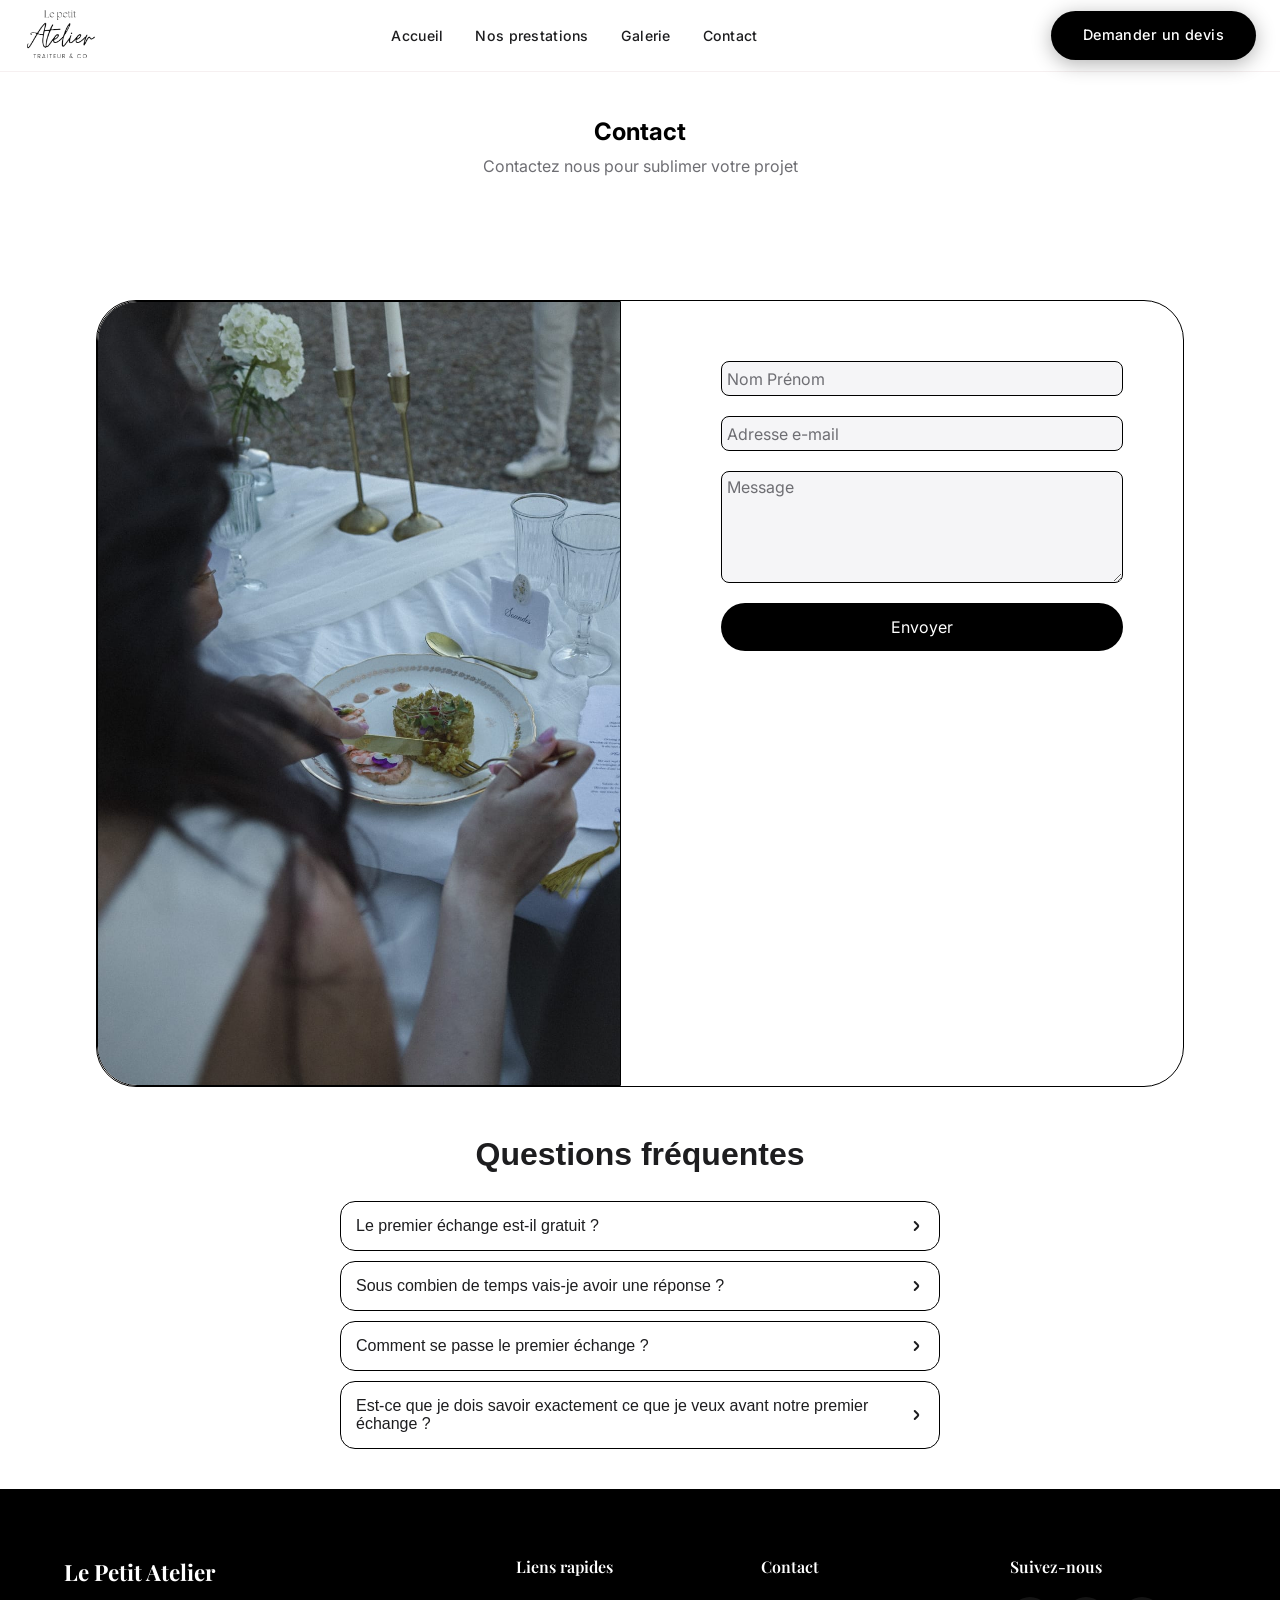
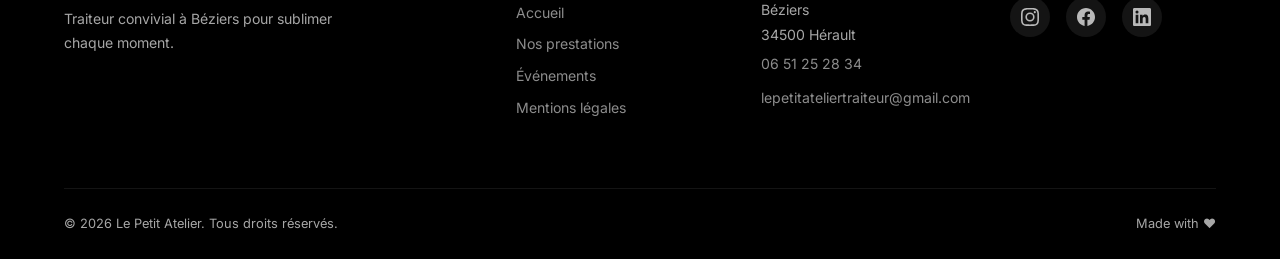
==== contact.html @ dce63347 "Add files via upload" ====
<!DOCTYPE html>
<html lang="en">
<head>
  <meta charset="UTF-8">
  <meta name="viewport" content="width=device-width, initial-scale=1.0">

  <!-- SEO -->
  <title>Contact - Le Petit Atelier</title>
<meta name="description"
  content="Le Petit Atelier, traiteur à Béziers. Événements, plateaux repas, buffets et créations artisanales pour particuliers et professionnels.">
  <meta name="theme-color" content="#600e1a">

  <!-- Google Fonts -->
  <link rel="preconnect" href="https://fonts.googleapis.com">
  <link rel="preconnect" href="https://fonts.gstatic.com" crossorigin>
  <link
    href="https://fonts.googleapis.com/css2?family=Inter:wght@300;400;500;600;700&family=Playfair+Display:ital,wght@0,400;0,600;0,700;1,400&display=swap"
    rel="stylesheet">

  <!-- Stylesheet -->
  <link rel="stylesheet" href="styles.css">
</head>
<body class="devis__body" data-page="contact">
  <!-- ═══════════════════════════════════════════════════════
       NAVBAR
       ═══════════════════════════════════════════════════════ -->
  <nav class="navbar" id="navbar">
    <div class="navbar__inner">

      <!-- Logo -->
       <a href="#" class="navbar__logo">
        <img src="assets/images/logo.png" alt="Le petit atelier" class="logo">        
       </a>
        

      <!-- Desktop Links -->
      <ul class="navbar__links">
        <li><a href="index.html" data-i18n="nav_accueil">Accueil</a></li>
        <li><a href="prestations.html" data-i18n="nav_prestations">Nos prestations</a></li>
        <li><a href="galerie.html" data-i18n="nav_evenements">Galerie</a></li>
        <li><a href="contact.html" data-i18n="nav_contact">Contact</a></li>
      </ul>

      <!-- Right side: lang toggle + CTA -->
      <div class="navbar__right">

        <!-- CTA (desktop only) -->
        <a href="devis.html" class="btn btn--primary navbar__cta" data-i18n="nav_cta">Demander un devis</a>

        <!-- Hamburger (mobile) -->
        <button class="hamburger" id="hamburger" aria-label="Menu">
          <span></span>
          <span></span>
          <span></span>
        </button>
      </div>
    </div>
  </nav>

  <!-- Mobile menu overlay -->
  <div class="mobile-menu" id="mobileMenu">

    <a href="index.html" data-i18n="nav_accueil">Accueil</a>
    <a href="prestations.html" data-i18n="nav_prestations">Nos prestations</a>
    <a href="galerie.html" data-i18n="nav_evenements">Galerie</a>
    <a href="contact.html" data-i18n="nav_contact">Contact</a>
    <a href="devis.html" class="btn btn--primary" data-i18n="nav_cta">Demander un devis</a>
  </div>



    <section class="devis__page">
        <h1>Contact</h1>
        <p>Contactez nous pour sublimer votre projet<p>
        <div class="devis__card">
            <div class="devis__img-wrapper">
                <img src="assets/images/contact.png" class="devis__img">
            </div>
            <div class="devis__form-wrapper">
                <form action="submit" class="devis__form" onsubmit="return(false)">
                    <input type="text" name="name" id="name-form" placeholder="Nom Prénom" required>
                    <input type="email" name="mail" id="mail-form" placeholder="Adresse e-mail" required>
                    <textarea name="message" id="message-form" placeholder="Message" class="devis__textarea" rows="5" required></textarea>
                    <button type="submit" class="devis__submit">Envoyer</button>
                </form>
            </div>
        </div>        
    </section>

<section class="faq-section">
  <h2 class="faq-section__title">Questions fréquentes</h2>

  <div class="faq-section__item">
    <button class="faq-section__question">
      <span>Le premier échange est-il gratuit ?</span>
      <span class="faq-section__icon">
        <svg xmlns="http://www.w3.org/2000/svg" viewBox="0 0 24 24" width="1rem" height="1rem" class="faq-section__icon">
          <path d="M15.75,9.525,11.164,4.939A1.5,1.5,0,0,0,9.043,7.061l4.586,4.585a.5.5,0,0,1,0,.708L9.043,16.939a1.5,1.5,0,0,0,2.121,2.122l4.586-4.586A3.505,3.505,0,0,0,15.75,9.525Z"/>
        </svg>
      </span>
    </button>
    <div class="faq-section__answer">
      Oui, le premier contact est 100% gratuit et sans engagement.
    </div>
  </div>

  <div class="faq-section__item">
    <button class="faq-section__question">
      <span>Sous combien de temps vais-je avoir une réponse ?</span>
      <span class="faq-section__icon">
        <svg xmlns="http://www.w3.org/2000/svg" viewBox="0 0 24 24" width="1rem" height="1rem" class="faq-section__icon">
          <path d="M15.75,9.525,11.164,4.939A1.5,1.5,0,0,0,9.043,7.061l4.586,4.585a.5.5,0,0,1,0,.708L9.043,16.939a1.5,1.5,0,0,0,2.121,2.122l4.586-4.586A3.505,3.505,0,0,0,15.75,9.525Z"/>
        </svg>
      </span>
    </button>
    <div class="faq-section__answer">
      Nous répondons généralement sous 48h (souvent beaucoup plus rapidement).
    </div>
  </div>

  <div class="faq-section__item">
    <button class="faq-section__question">
      <span>Comment se passe le premier échange ?</span>
      <span class="faq-section__icon">
        <svg xmlns="http://www.w3.org/2000/svg" viewBox="0 0 24 24" width="1rem" height="1rem" class="faq-section__icon">
          <path d="M15.75,9.525,11.164,4.939A1.5,1.5,0,0,0,9.043,7.061l4.586,4.585a.5.5,0,0,1,0,.708L9.043,16.939a1.5,1.5,0,0,0,2.121,2.122l4.586-4.586A3.505,3.505,0,0,0,15.75,9.525Z"/>
        </svg>
      </span>
    </button>
    <div class="faq-section__answer">
      Nous échangeons simplement par message ou appel pour comprendre votre besoin.
    </div>
  </div>

  <div class="faq-section__item">
    <button class="faq-section__question">
      <span>Est-ce que je dois savoir exactement ce que je veux avant notre premier échange ?</span>
      <span class="faq-section__icon">
        <svg xmlns="http://www.w3.org/2000/svg" viewBox="0 0 24 24" width="1rem" height="1rem" class="faq-section__icon">
          <path d="M15.75,9.525,11.164,4.939A1.5,1.5,0,0,0,9.043,7.061l4.586,4.585a.5.5,0,0,1,0,.708L9.043,16.939a1.5,1.5,0,0,0,2.121,2.122l4.586-4.586A3.505,3.505,0,0,0,15.75,9.525Z"/>
        </svg>
      </span>
    </button>
    <div class="faq-section__answer">
      Non, vous pouvez nous contacter même si votre projet n'est pas encore clair. Nous vous aiderons à définir vos besoins.
    </div>
  </div>

</section>

  <!-- ═══════════════════════════════════════════════════════
       FOOTER
       ═══════════════════════════════════════════════════════ -->
  <footer class="footer">
    <div class="container">

      <div class="footer__grid">

        <!-- Brand -->
        <div class="footer__brand">
          <div class="footer__logo">Le Petit Atelier</div>
          <p data-i18n="footer_desc">Traiteur convivial à Béziers pour sublimer chaque moment.</p>
        </div>

        <!-- Links -->
        <div class="footer__col">
          <h4 data-i18n="footer_h_links">Liens rapides</h4>
          <a href="#" data-i18n="footer_link1">Accueil</a>
          <a href="#" data-i18n="footer_link2">Nos prestations</a>
          <a href="#" data-i18n="footer_link3">Événements</a>
          <a href="#" data-i18n="footer_link4">Mentions légales</a>
        </div>

        <!-- Contact -->
        <div class="footer__col">
          <h4 data-i18n="footer_h_contact">Contact</h4>
          <p data-i18n="footer_addr">Béziers<br>34500 Hérault</p>
          <p><a href="tel:+33651252834" data-i18n="footer_phone">06 51 25 28 34</a></p>
          <p><a href="mailto:lepetitateliertraiteur@gmail.com" data-i18n="footer_email">lepetitateliertraiteur@gmail.com</a></p>
        </div>

        <!-- Socials -->
        <div class="footer__col">
          <h4 data-i18n="footer_h_social">Suivez-nous</h4>
          <div class="footer__socials">
            <!-- Instagram -->
            <a href="#" class="footer__social" aria-label="Instagram">
              <svg viewBox="0 0 24 24">
                <path
                  d="M12 2.163c3.204 0 3.584.012 4.85.07 3.252.148 4.771 1.691 4.919 4.919.058 1.265.069 1.645.069 4.849 0 3.205-.012 3.584-.069 4.849-.149 3.225-1.664 4.771-4.919 4.919-1.266.058-1.644.07-4.85.07-3.204 0-3.584-.012-4.849-.07-3.26-.149-4.771-1.699-4.919-4.92-.058-1.265-.07-1.644-.07-4.849 0-3.204.013-3.583.07-4.849.149-3.227 1.664-4.771 4.919-4.919 1.266-.057 1.645-.069 4.849-.069zM12 0C8.741 0 8.333.014 7.053.072 2.695.272.273 2.69.073 7.052.014 8.333 0 8.741 0 12c0 3.259.014 3.668.072 4.948.2 4.358 2.618 6.78 6.98 6.98C8.333 23.986 8.741 24 12 24c3.259 0 3.668-.014 4.948-.072 4.354-.2 6.782-2.618 6.979-6.98.059-1.28.073-1.689.073-4.948 0-3.259-.014-3.667-.072-4.947-.196-4.354-2.617-6.78-6.979-6.98C15.668.014 15.259 0 12 0zm0 5.838a6.162 6.162 0 100 12.324 6.162 6.162 0 000-12.324zM12 16a4 4 0 110-8 4 4 0 010 8zm6.406-11.845a1.44 1.44 0 100 2.881 1.44 1.44 0 000-2.881z" />
              </svg>
            </a>
            <!-- Facebook -->
            <a href="#" class="footer__social" aria-label="Facebook">
              <svg viewBox="0 0 24 24">
                <path
                  d="M24 12.073c0-6.627-5.373-12-12-12s-12 5.373-12 12c0 5.99 4.388 10.954 10.125 11.854v-8.385H7.078v-3.47h3.047V9.43c0-3.007 1.792-4.669 4.533-4.669 1.312 0 2.686.235 2.686.235v2.953H15.83c-1.491 0-1.956.925-1.956 1.874v2.25h3.328l-.532 3.47h-2.796v8.385C19.612 23.027 24 18.062 24 12.073z" />
              </svg>
            </a>
            <!-- LinkedIn -->
            <a href="#" class="footer__social" aria-label="LinkedIn">
              <svg viewBox="0 0 24 24">
                <path
                  d="M20.447 20.452h-3.554v-5.569c0-1.328-.027-3.037-1.852-3.037-1.853 0-2.136 1.445-2.136 2.939v5.667H9.351V9h3.414v1.561h.046c.477-.9 1.637-1.85 3.37-1.85 3.601 0 4.267 2.37 4.267 5.455v6.286zM5.337 7.433a2.062 2.062 0 01-2.063-2.065 2.064 2.064 0 112.063 2.065zm1.782 13.019H3.555V9h3.564v11.452zM22.225 0H1.771C.792 0 0 .774 0 1.729v20.542C0 23.227.792 24 1.771 24h20.451C23.2 24 24 23.227 24 22.271V1.729C24 .774 23.2 0 22.222 0h.003z" />
              </svg>
            </a>
          </div>
        </div>

      </div>

      <!-- Bottom bar -->
      <div class="footer__bottom">
        <p data-i18n="footer_copy">© 2026 Le Petit Atelier. Tous droits réservés.</p>
        <p>Made with ♥</p>
      </div>

    </div>
  </footer>


    <script src="script.js"></script>
</body>
</html>
---- styles.css ----
:root {
    /* Colors — Apple style */
    --accent: #111111;
    --btn: #000000;
    --primary-hover: #333333;

    --white: #ffffff;
    --dark: #000000;

    --text: #1d1d1f;
    --text-light: #6e6e73;

    --bg: #ffffff;
    --bg-light: #f5f5f7;

    --navbar: rgba(255, 255, 255, 0.8);
    --navbar-muted: rgba(255, 255, 255, 0.6);
    --nav-text: #1d1d1f;

    --contrast: rgba(0, 0, 0, 0.4);

    --gold: rgb(194, 161, 76);

    /* Tu peux garder ça si utilisé ailleurs */
    --shewem: #000000;
    --perle: #ffffff;
    --brume: #d2d2d7;
    --heritage: #f5f5f7;

    /* Typography */
    --font-serif: 'Playfair Display', Georgia, serif;
    --font-sans: 'Inter', -apple-system, BlinkMacSystemFont, 'Segoe UI', sans-serif;

    /* Spacing & misc (inchangé) */
    --space-xs: 0.5rem;
    --space-sm: 1rem;
    --space-md: 1.5rem;
    --space-lg: 2.5rem;
    --space-xl: 4rem;
    --space-2xl: 6rem;

    --radius: 8px;
    --radius-lg: 16px;

    --shadow: 0 2px 12px rgba(0, 0, 0, 0.06);
    --shadow-md: 0 4px 20px rgba(0, 0, 0, 0.08);
    --shadow-lg: 0 8px 30px rgba(0, 0, 0, 0.10);

    --transition: 0.3s ease;
    --navbar-h: 72px;
}

/* ── Reset & Base ─────────────────────────────────────────── */
*,
*::before,
*::after {
    margin: 0;
    padding: 0;
    box-sizing: border-box;
}

html {
    scroll-behavior: smooth;
    font-size: 16px;
    -webkit-font-smoothing: antialiased;
    -moz-osx-font-smoothing: grayscale;
    min-height: 100vh;
    width: 100%;
    overflow-x: hidden;
}

body {
    font-family: var(--font-sans);
    color: var(--text);
    background-color:var(--bg);
    line-height: 1.7;
    overflow-x: hidden;
    box-sizing: border-box;
    width: 100%;
    margin: 0;
}

img {
    display: block;
    max-width: 100%;
    height: auto;
}

a {
    text-decoration: none;
    color: inherit;
    transition: color var(--transition);
}

ul {
    list-style: none;
}

/* ── Utility ──────────────────────────────────────────────── */
.container {
    width: 100%;
    max-width: 1200px;
    margin: 0 auto;
    padding: 0 var(--space-md);
}

/* ── Buttons ──────────────────────────────────────────────── */
.btn {
    display: inline-flex;
    align-items: center;
    justify-content: center;
    gap: 0.5rem;
    padding: 0.75rem 2rem;
    border: none;
    border-radius: 50px;
    font-family: var(--font-sans);
    font-size: 0.9rem;
    font-weight: 500;
    letter-spacing: 0.03em;
    cursor: pointer;
    transition: all var(--transition);
    white-space: nowrap;
}

.btn--primary {
    background: var(--btn);
    color: var(--white);
    box-shadow: 0 4px 20px rgba(0, 0, 0, 0.3);
}

.btn--primary:hover {
    background: var(--primary-hover);
    color: var(--white);
    transform: translateY(-2px);
    box-shadow: 0 6px 28px rgba(0, 0, 0, 0.4);
}

.btn--outline {
    background: transparent;
    color: var(--white);
    border: 1.5px solid var(--white);
}

.btn--outline:hover {
    background: var(--white);
    color: var(--shewem);
    transform: translateY(-2px);
}

.btn--outline-dark {
    background: transparent;
    color: var(--shewem);
    border: 1.5px solid var(--shewem);
}

.btn--outline-dark:hover {
    background: var(--shewem);
    color: var(--white);
    transform: translateY(-2px);
}

.btn--white {
    background: var(--white);
    color: var(--shewem);
}

.btn--white:hover {
    background: var(--perle);
    transform: translateY(-2px);
    box-shadow: 0 6px 28px rgba(0, 0, 0, 0.12);
}

/* ── NAVBAR ───────────────────────────────────────────────── */
.navbar {
    position: fixed;
    top: 0;
    left: 0;
    width: 100%;
    height: var(--navbar-h);
    z-index: 1000;
    background: var(--navbar);
    backdrop-filter: blur(16px);
    -webkit-backdrop-filter: blur(16px);
    border-bottom: 1px solid rgba(96, 14, 26, 0.06);
    transition: background var(--transition), box-shadow var(--transition);
}

.navbar.scrolled {
    box-shadow: var(--shadow);
    background: var(--navbar-muted);
}

.navbar__inner {
    display: flex;
    align-items: center;
    justify-content: space-between;
    height: 100%;
    max-width: 1300px;
    margin: 0 auto;
    padding: 0 var(--space-md);
    position: relative;
}

/* Logo */
.navbar__logo {
    display: flex;
    align-items: center;
    padding: 0;
    height: var(--navbar-h);
    transition: 0.3s;
    /* Use full navbar height without overflowing */
    position: absolute;
    left: 50%;
    transform: translateX(-50%);
    color: var(--white);
}

.navbar__logo:hover {
    transform: scale(1.05);
    color: var(--accent);
}

.logo {
    height: 80%;
}

/* Nav links */
.navbar__links {
    display: none;
    gap: 2rem;
    align-items: center;
}

.navbar__links a {
    font-size: 0.88rem;
    font-weight: 500;
    color: var(--nav-text);
    position: relative;
    padding: 0.25rem 0;
    letter-spacing: 0.02em;
}

.navbar__links a::after {
    content: '';
    position: absolute;
    bottom: 0;
    left: 0;
    width: 0;
    height: 2px;
    background: var(--accent);
    transition: width var(--transition);
}

.navbar__links a:not(.btn):hover::after {
    width: 100%;
}

.navbar__links a:hover {
    filter: brightness(150%);
}

/* Right side */
.navbar__right {
    display: flex;
    align-items: center;
    gap: var(--space-sm);
    margin-left: auto;
}

/* Language toggle in navbar (hidden on mobile) */
.navbar__right .lang-toggle {
    display: none;
}

/* Language toggle */
.lang-toggle {
    display: flex;
    align-items: center;
    background: var(--heritage);
    border-radius: 50px;
    padding: 3px;
    gap: 0;
    cursor: pointer;
    overflow: hidden;
}

.lang-toggle__btn {
    padding: 0.3rem 0.7rem;
    font-size: 0.75rem;
    font-weight: 600;
    border: none;
    background: transparent;
    color: var(--text-light);
    border-radius: 50px;
    cursor: pointer;
    transition: all var(--transition);
    font-family: var(--font-sans);
    letter-spacing: 0.05em;
}

.lang-toggle__btn.active {
    background: var(--white);
    color: var(--shewem);
    box-shadow: 0 1px 6px rgba(0, 0, 0, 0.08);
}

/* CTA button in navbar */
.navbar__cta {
    display: none;
}

/* Hamburger */
.hamburger {
    display: flex;
    flex-direction: column;
    gap: 5px;
    cursor: pointer;
    background: none;
    border: none;
    padding: 4px;
    z-index: 1001;
}

.hamburger span {
    display: block;
    width: 24px;
    height: 2px;
    background: var(--shewem);
    border-radius: 2px;
    transition: all var(--transition);
}

.hamburger.active span:nth-child(1) {
    transform: translateY(7px) rotate(45deg);
}

.hamburger.active span:nth-child(2) {
    opacity: 0;
    transform: scaleX(0);
}

.hamburger.active span:nth-child(3) {
    transform: translateY(-7px) rotate(-45deg);
}

/* Mobile menu overlay */
.mobile-menu {
    position: fixed;
    top: 0;
    right: -100%;
    width: 100%;
    height: 100vh;
    height: 100dvh;
    background: var(--perle);
    z-index: 999;
    display: flex;
    flex-direction: column;
    align-items: center;
    justify-content: center;
    gap: 2rem;
    transition: right 0.5s cubic-bezier(0.77, 0, 0.175, 1);
}

.mobile-menu.open {
    right: 0;
}

.mobile-menu a {
    font-family: var(--font-serif);
    font-size: 1.6rem;
    font-weight: 600;
    position: relative;
}

.mobile-menu a:not(.btn--primary) {
    padding: 0.3rem 0;    
    color: var(--shewem);
}

.mobile-menu a::after {
    content: '';
    position: absolute;
    bottom: 0;
    left: 50%;
    transform: translateX(-50%);
    width: 0;
    height: 2px;
    background: var(--accent);
    transition: width var(--transition);
}

.mobile-menu a:hover::after {
    width: 100%;
}

/* Language toggle inside mobile menu */
.mobile-menu .lang-toggle {
    margin-bottom: 2rem;
    transform: scale(1.15);
}

/* ── HERO ─────────────────────────────────────────────────── */
.hero {
    position: relative;
    min-height: 100vh;
    min-height: 100dvh;
    display: flex;
    align-items: center;
    justify-content: center;
    overflow: hidden;
}

.hero__bg {
    position: absolute;
    inset: 0;
    z-index: 0;
}

.hero__bg img {
    width: 100%;
    height: 100%;
    object-fit: cover;
    object-position: bottom;
}

.hero__overlay {
    position: absolute;
    inset: 0;
    background: linear-gradient(to bottom,
            rgba(26, 26, 26, 0.45) 0%,
            var(--contrast));
    z-index: 1;
}

.hero__content {
    position: relative;
    z-index: 2;
    text-align: center;
    padding: var(--space-lg) var(--space-md);
    max-width: 780px;
}

.hero__badge {
    display: inline-block;
    font-size: 0.72rem;
    font-weight: 600;
    letter-spacing: 0.25em;
    text-transform: uppercase;
    color: var(--heritage);
    border: 1px solid rgba(235, 202, 180, 0.4);
    padding: 0.4rem 1.2rem;
    border-radius: 50px;
    margin-bottom: var(--space-md);
    animation: fadeInDown 0.8s ease-out both;
    backdrop-filter: blur(4px);
    background-color: hsla(0, 0%, 0%, 0.1);
}

.hero__title {
    font-family: var(--font-serif);
    font-size: clamp(2.2rem, 5.5vw, 4rem);
    font-weight: 700;
    color: var(--white);
    line-height: 1.15;
    margin-bottom: var(--space-sm);
    animation: fadeInUp 0.9s 0.15s ease-out both;
}

/* Typewriter effect cursor */
.typewriter {
    color: var(--gold);
    /* the color of the writing text */
}

.typewriter::after {
    content: "|";
    color: var(--white);
    animation: blink 1s step-end infinite;
}

.typewriter.stop-blinking::after {
    animation: none;
}

@keyframes blink {

    0%,
    100% {
        opacity: 1;
    }

    50% {
        opacity: 0;
    }
}

.hero__subtitle {
    font-size: clamp(0.95rem, 2vw, 1.15rem);
    color: rgba(255, 255, 255, 0.82);
    font-weight: 300;
    line-height: 1.6;
    margin-bottom: var(--space-lg);
    animation: fadeInUp 0.9s 0.3s ease-out both;
}

.hero__buttons {
    display: flex;
    flex-direction: column;
    gap: var(--space-sm);
    align-items: center;
    animation: fadeInUp 0.9s 0.45s ease-out both;
}

/* Scroll indicator */
.hero__scroll {
    position: absolute;
    bottom: 2rem;
    left: 0;
    width: 100%;
    z-index: 2;
    display: flex;
    flex-direction: column;
    align-items: center;
    gap: 0.5rem;
    animation: fadeInUp 1s 0.8s ease-out both;
}

.hero__scroll span {
    font-size: 0.7rem;
    text-transform: uppercase;
    letter-spacing: 0.2em;
    margin-right: -0.2em;
    /* Compense l'espacement sur la dernière lettre pour un centrage parfait */
    color: rgba(255, 255, 255, 0.5);
}

.hero__scroll-line {
    width: 1px;
    height: 40px;
    background: rgba(255, 255, 255, 0.3);
    position: relative;
    overflow: hidden;
}

.hero__scroll-line::after {
    content: '';
    position: absolute;
    top: -100%;
    left: 0;
    width: 100%;
    height: 100%;
    background: var(--accent);
    animation: scrollLine 2s ease-in-out infinite;
}

/* ── CAROUSEL / PRESTATIONS ──────────────────────────────── */
.prestations {
    padding: var(--space-2xl) 0;
    overflow: hidden;
}

.section-header {
    text-align: center;
    margin-bottom: var(--space-xl);
}

.section-header__label {
    font-size: 0.72rem;
    font-weight: 600;
    letter-spacing: 0.2em;
    text-transform: uppercase;
    color: var(--accent);
    margin-bottom: var(--space-xs);
    display: block;
}

.section-header__title {
    font-family: var(--font-serif);
    font-size: clamp(1.8rem, 4vw, 2.6rem);
    color: var(--shewem);
    font-weight: 700;
    line-height: 1.2;
    margin-bottom: var(--space-xs);
}

.section-header__line {
    width: 50px;
    height: 2px;
    background: var(--accent);
    margin: var(--space-sm) auto 0;
    border-radius: 2px;
}

/* Carousel track */
.carousel {
    position: relative;
}

/* Carousel navigation arrows — hidden on mobile, visible on desktop */
.carousel__arrow {
    display: none;
    /* hidden on mobile */
    position: absolute;
    top: 50%;
    transform: translateY(-50%);
    z-index: 10;
    width: 48px;
    height: 48px;
    border-radius: 50%;
    border: 1.5px solid rgba(96, 14, 26, 0.12);
    background: rgba(255, 255, 255, 0.9);
    backdrop-filter: blur(8px);
    -webkit-backdrop-filter: blur(8px);
    cursor: pointer;
    align-items: center;
    justify-content: center;
    box-shadow: 0 2px 12px rgba(0, 0, 0, 0.08);
    transition: all var(--transition);
}

.carousel__arrow svg {
    width: 20px;
    height: 20px;
    stroke: var(--shewem);
    transition: stroke var(--transition);
}

.carousel__arrow:hover {
    background: var(--shewem);
    border-color: var(--shewem);
    box-shadow: 0 4px 20px rgba(0, 0, 0, 0.25);
    transform: translateY(-50%) scale(1.08);
}

.carousel__arrow:hover svg {
    stroke: var(--white);
}

.carousel__arrow:active {
    transform: translateY(-50%) scale(0.96);
}

.carousel__arrow--left {
    left: 4px;
}

.carousel__arrow--right {
    right: 4px;
}

/* Disabled state when at start/end of track */
.carousel__arrow.disabled {
    opacity: 0.3;
    pointer-events: none;
}

.carousel__track {
    display: flex;
    gap: var(--space-md);
    overflow-x: auto;
    scroll-snap-type: x mandatory;
    -webkit-overflow-scrolling: touch;
    padding: var(--space-sm) var(--space-md) var(--space-lg);
    scrollbar-width: none;
}

.carousel__track::-webkit-scrollbar {
    display: none;
}

/* Individual card */
.card {
    flex: 0 0 280px;
    scroll-snap-align: start;
    background: var(--white);
    border-radius: var(--radius-lg);
    overflow: hidden;
    box-shadow: var(--shadow);
    transition: transform var(--transition), box-shadow var(--transition);
    display: flex;
    flex-direction: column;
}

.card:hover {
    transform: translateY(-6px);
    box-shadow: var(--shadow-lg);
}

.card__image {
    width: 100%;
    height: 200px;
    overflow: hidden;
}

.card__image img {
    width: 100%;
    height: 100%;
    object-fit: cover;
    transition: transform 0.6s ease;
}

.card:hover .card__image img {
    transform: scale(1.06);
}

.card__body {
    padding: var(--space-md);
    display: flex;
    flex-direction: column;
    flex: 1;
    background-color: var(--white);
}

.card__title {
    font-family: var(--font-serif);
    font-size: 1.2rem;
    color: var(--shewem);
    font-weight: 700;
    margin-bottom: 0.5rem;
}

.card__text {
    font-size: 0.88rem;
    color: var(--text-light);
    line-height: 1.6;
    margin-bottom: var(--space-md);
    flex: 1;
}

.card__link {
    display: inline-flex;
    align-items: center;
    gap: 0.4rem;
    font-size: 0.85rem;
    font-weight: 600;
    color: var(--accent);
    transition: gap var(--transition), color var(--transition);
    background: none;
    border: none;
    width: fit-content;
    cursor: pointer;
}

.card__link:hover {
    gap: 0.7rem;
    color: var(--shewem);
}

.card__link svg {
    width: 16px;
    height: 16px;
    transition: transform var(--transition);
}

.card__link:hover svg {
    transform: translateX(3px);
}

/* ── SAVOIR-FAIRE ─────────────────────────────────────────── */
.savoir-faire {
    padding: var(--space-2xl) 0;
    background: var(--bg);
}

.savoir-faire__grid {
    display: grid;
    grid-template-columns: 1fr;
    gap: var(--space-xl);
    align-items: center;
}

.savoir-faire__text {
    order: 2;
}

.savoir-faire__label {
    font-size: 0.72rem;
    font-weight: 600;
    letter-spacing: 0.2em;
    text-transform: uppercase;
    color: var(--accent);
    margin-bottom: var(--space-sm);
    display: block;
}

.savoir-faire__title {
    font-family: var(--font-serif);
    font-size: clamp(1.8rem, 4vw, 2.4rem);
    color: var(--shewem);
    font-weight: 700;
    line-height: 1.25;
    margin-bottom: var(--space-md);
}

.savoir-faire__desc {
    font-size: 0.95rem;
    color: var(--text-light);
    line-height: 1.8;
    margin-bottom: var(--space-md);
}

.savoir-faire__signature {
    font-family: var(--font-serif);
    font-size: 1.1rem;
    color: var(--shewem);
    font-style: italic;
}

.savoir-faire__image {
    order: 1;
    display: flex;
    align-items: flex-end;
    /* since it's a portrait cutout, typically it should sit at the bottom */
    justify-content: center;
}

.savoir-faire__image img {
    max-width: 100%;
    height: auto;
    object-fit: contain;
    filter: drop-shadow(0 15px 25px rgba(0, 0, 0, 0.15)) brightness(70%);
    transition: transform 0.6s ease;
    border-radius: 20px;
    box-shadow: 10px 0 20px hsla(0, 0%, 0%, 0.8);
}

.savoir-faire__image:hover img {
    transform: scale(1.03);
}

/* ── REVIEWS (Trustindex Style) ───────────────────────────── */
.reviews {
    padding: var(--space-2xl) 0;
    background: var(--bg);
    text-align: center;
}

.reviews__header {
    margin-bottom: var(--space-xl);
}

.reviews__title {
    font-family: var(--font-serif);
    font-size: clamp(2rem, 4vw, 2.6rem);
    color: var(--shewem);
    font-weight: 700;
    margin-bottom: var(--space-md);
}

.reviews__summary {
    display: flex;
    flex-direction: column;
    align-items: center;
    gap: 0.35rem;
}

.reviews__brand {
    font-weight: 700;
    font-size: 1.15rem;
    color: var(--accent);
    margin-bottom: 0.2rem;
}

.reviews__stars {
    display: flex;
    gap: 2px;
}

.star {
    width: 20px;
    height: 20px;
    fill: #fbbc04;
    /* Google star gold */
}

.reviews__count {
    color: var(--text-light);
    font-size: 0.95rem;
    margin-bottom: var(--space-sm);
}

.reviews__btn {
    padding: 0.6rem 1.4rem;
    font-size: 0.9rem;
    font-weight: 600;
    border: 1px solid #dcdcdc;
    border-radius: 6px;
    color: var(--shewem);
    display: inline-block;
    transition: all var(--transition);
    background: transparent;
}

.reviews__btn:hover {
    border-color: var(--shewem);
    color: var(--shewem);
    background: rgba(96, 14, 26, 0.02);
}

.reviews__grid {
    display: flex;
    overflow-x: auto;
    scroll-snap-type: x mandatory;
    scrollbar-width: none;
    /* Firefox */
    -ms-overflow-style: none;
    /* IE/Edge */
    gap: var(--space-md);
    margin-top: var(--space-lg);
    padding-bottom: var(--space-md);
}

.reviews__grid::-webkit-scrollbar {
    display: none;
    /* WebKit */
}

.reviews__card {
    background: var(--white);
    border: 1px solid #f0f0f0;
    border-radius: 12px;
    padding: var(--space-md);
    box-shadow: 0 4px 16px rgba(0, 0, 0, 0.04);
    text-align: left;
    display: flex;
    flex-direction: column;
    flex: 0 0 85%;
    max-width: 380px;
    scroll-snap-align: center;
}

.reviews__card-top {
    display: flex;
    align-items: flex-start;
    gap: 1rem;
    margin-bottom: 0.75rem;
}

.reviews__avatar-wrap {
    position: relative;
    width: 50px;
    height: 50px;
    flex-shrink: 0;
}

.reviews__avatar {
    width: 100%;
    height: 100%;
    border-radius: 50%;
    object-fit: cover;
    background: #e2e8f0;
}

.reviews__avatar-badge {
    position: absolute;
    bottom: -2px;
    right: -2px;
    width: 20px;
    height: 20px;
    background: var(--white);
    border-radius: 50%;
    padding: 2px;
}

.reviews__avatar-badge svg {
    width: 100%;
    height: 100%;
}

.reviews__meta {
    flex: 1;
    display: flex;
    flex-direction: column;
}

.reviews__name {
    font-size: 1.05rem;
    font-weight: 700;
    color: var(--dark);
    margin: 0;
    line-height: 1.2;
}

.reviews__date {
    font-size: 0.85rem;
    color: #888;
    margin-top: 2px;
}

.reviews__google-icon {
    flex-shrink: 0;
    margin-top: 2px;
}

.reviews__rating {
    display: flex;
    align-items: center;
    gap: 0.5rem;
    margin-bottom: 1rem;
}

.reviews__rating .star {
    width: 18px;
    height: 18px;
}

.reviews__verified {
    display: flex;
    align-items: center;
    justify-content: center;
}

.reviews__text {
    font-size: 0.95rem;
    color: var(--text);
    line-height: 1.5;
    margin-bottom: 1rem;
    flex: 1;
}

.reviews__readmore {
    font-size: 0.9rem;
    color: #888;
    cursor: pointer;
    transition: color var(--transition);
    align-self: flex-start;
}

.reviews__readmore:hover {
    color: var(--dark);
    text-decoration: underline;
}

/* ── PRESTATIONS DETAIL SECTION ───────────────────────────── */
.prestations-detail {
    padding: var(--space-2xl) 0;
    background: var(--perle);
}

.prestations-detail__grid {
    display: grid;
    grid-template-columns: 1fr;
    gap: var(--space-xl);
    align-items: center;
}

.prestations-detail__image {
    border-radius: var(--radius-lg);
    overflow: hidden;
    box-shadow: var(--shadow-md);
    aspect-ratio: 4/3;
}

.prestations-detail__image img {
    width: 100%;
    height: 100%;
    object-fit: cover;
    transition: transform 0.6s ease;
}

.prestations-detail__image:hover img {
    transform: scale(1.03);
}

.prestations-detail__label {
    font-size: 0.72rem;
    font-weight: 600;
    letter-spacing: 0.2em;
    text-transform: uppercase;
    color: var(--accent);
    margin-bottom: var(--space-sm);
    display: block;
}

.prestations-detail__title {
    font-family: var(--font-serif);
    font-size: clamp(1.8rem, 4vw, 2.4rem);
    color: var(--shewem);
    font-weight: 700;
    line-height: 1.25;
    margin-bottom: var(--space-md);
}

.prestations-detail__desc {
    font-size: 0.95rem;
    color: var(--text-light);
    line-height: 1.8;
    margin-bottom: var(--space-lg);
}

/* Prestations list */
.prestations-detail__list {
    list-style: none;
    padding: 0;
    margin: 0 0 var(--space-lg) 0;
    display: flex;
    flex-direction: column;
    gap: var(--space-sm);
}

.prestations-detail__item {
    display: flex;
    align-items: flex-start;
    gap: var(--space-sm);
    padding: 0.75rem 1rem;
    border-radius: var(--radius);
    transition: background var(--transition);
}

.prestations-detail__item:hover {
    background: rgba(235, 202, 180, 0.25);
}

.prestations-detail__icon {
    flex-shrink: 0;
    width: 44px;
    height: 44px;
    border-radius: 50%;
    background: var(--accent);
    display: flex;
    align-items: center;
    justify-content: center;
    font-size: 1.2rem;
    line-height: 1;
    text-align: center;
}

.prestations-detail__item strong {
    display: block;
    font-family: var(--font-serif);
    font-size: 1rem;
    color: var(--shewem);
    font-weight: 700;
    margin-bottom: 0.15rem;
}

.prestations-detail__item p {
    font-size: 0.85rem;
    color: var(--text-light);
    line-height: 1.5;
    margin: 0;
}

/* ── GALLERY — Instagram-style grid ──────────────────────── */
.gallery {
    padding: var(--space-2xl) 0;
    background: var(--bg);
}

.gallery__handle {
    font-size: 0.95rem;
    font-weight: 500;
    color: var(--text-light);
    letter-spacing: 0.03em;
    margin-top: var(--space-xs);
}

.highlight {
    color: var(--accent);
}

.gallery__grid {
    display: grid;
    grid-template-columns: 1fr 1fr;
    gap: 12px;
    max-width: 700px;
    margin: 0 auto;
}

.gallery__item {
    position: relative;
    border-radius: var(--radius-lg);
    overflow: hidden;
    aspect-ratio: 1 / 1;
    cursor: pointer;
    box-shadow: var(--shadow);
    transition: transform var(--transition), box-shadow var(--transition);
}

.gallery__item:hover {
    transform: translateY(-4px) scale(1.02);
    box-shadow: var(--shadow-lg);
}

.gallery__item img {
    width: 100%;
    height: 100%;
    object-fit: cover;
    transition: transform 0.6s ease;
}

.gallery__item:hover img {
    transform: scale(1.08);
}

.gallery__overlay {
    position: absolute;
    inset: 0;
    background: linear-gradient(to bottom,
            rgba(96, 14, 26, 0.0) 0%,
            rgba(96, 14, 26, 0.45) 100%);
    opacity: 0;
    display: flex;
    align-items: center;
    justify-content: center;
    transition: opacity var(--transition);
}

.gallery__item:hover .gallery__overlay {
    opacity: 1;
}

.gallery__icon {
    width: 36px;
    height: 36px;
    stroke: var(--white);
    filter: drop-shadow(0 2px 8px rgba(0, 0, 0, 0.3));
    transition: transform var(--transition);
}

.gallery__item:hover .gallery__icon {
    transform: translateY(-2px);
}

/* ── FOOTER ───────────────────────────────────────────────── */
.footer {
    background: var(--dark);
    color: rgba(255, 255, 255, 0.65);
    padding: var(--space-xl) 0 var(--space-md);
}

.footer__grid {
    display: grid;
    grid-template-columns: 1fr;
    gap: var(--space-lg);
    margin-bottom: var(--space-xl);
}

.footer__brand .footer__logo {
    font-family: var(--font-serif);
    font-size: 1.4rem;
    color: var(--white);
    font-weight: 700;
    margin-bottom: var(--space-sm);
}

.footer__brand .footer__logo span {
    color: var(--accent);
}

.footer__brand p {
    font-size: 0.88rem;
    line-height: 1.7;
    max-width: 300px;
}

.footer__col h4 {
    font-family: var(--font-serif);
    font-size: 1rem;
    color: var(--white);
    margin-bottom: var(--space-sm);
    font-weight: 600;
}

.footer__col a {
    display: block;
    font-size: 0.88rem;
    color: rgba(255, 255, 255, 0.55);
    padding: 0.25rem 0;
    transition: color var(--transition), padding-left var(--transition);
}

.footer__col a:hover {
    color: var(--accent);
    padding-left: 4px;
}

.footer__col p {
    font-size: 0.88rem;
    line-height: 1.8;
}

/* Social icons */
.footer__socials {
    display: flex;
    gap: var(--space-sm);
    margin-top: var(--space-sm);
}

.footer__social {
    width: 40px;
    height: 40px;
    border-radius: 50%;
    background: rgba(255, 255, 255, 0.08);
    display: flex !important;
    align-items: center;
    justify-content: center;
    padding: 0;
    transition: all var(--transition);
}

.footer__social:hover {
    background: var(--accent);
    transform: translateY(-2px);
}

.footer__social svg {
    width: 18px;
    height: 18px;
    fill: rgba(255, 255, 255, 0.7);
    transition: fill var(--transition);
}

.footer__social:hover svg {
    fill: var(--white);
}

.footer__bottom {
    border-top: 1px solid rgba(255, 255, 255, 0.08);
    padding-top: var(--space-md);
    display: flex;
    flex-direction: column;
    align-items: center;
    gap: var(--space-xs);
    font-size: 0.8rem;
}

/* ── ANIMATIONS ───────────────────────────────────────────── */
@keyframes fadeInUp {
    from {
        opacity: 0;
        transform: translateY(30px);
    }

    to {
        opacity: 1;
        transform: translateY(0);
    }
}

@keyframes fadeInDown {
    from {
        opacity: 0;
        transform: translateY(-20px);
    }

    to {
        opacity: 1;
        transform: translateY(0);
    }
}

@keyframes scrollLine {
    0% {
        top: -100%;
    }

    50% {
        top: 100%;
    }

    100% {
        top: 100%;
    }
}

/* Reveal on scroll */
.reveal {
    opacity: 0;
    transform: translateY(40px);
    transition: opacity 0.8s ease, transform 0.8s ease;
}

.reveal.visible {
    opacity: 1;
    transform: translateY(0);
}

/* ── RESPONSIVE ───────────────────────────────────────────── */

/* Tablet (≥ 600px) */
@media (min-width: 600px) {
    .hero__buttons {
        flex-direction: row;
        justify-content: center;
    }

    .hero__buttons .btn {
        width: 280px;
    }

    .card {
        flex: 0 0 300px;
    }

    .footer__grid {
        grid-template-columns: repeat(2, 1fr);
    }
}

/* Desktop (≥ 900px) */
@media (min-width: 900px) {
    .navbar__links {
        display: flex;
    }

    .navbar__cta {
        display: inline-flex;
    }

    .navbar__logo {
        position: static;
        transform: none;
    }

    .navbar__logo-img {
        transform: scale(1.6);
        transform-origin: left center;
        object-position: left center;
    }

    .navbar__logo:hover .navbar__logo-img {
        transform: scale(1.65);
    }

    .navbar__right {
        margin-left: 0;
    }

    .navbar__right .lang-toggle {
        display: flex;
    }

    .hamburger {
        display: none;
    }

    .carousel__arrow {
        display: flex;
    }

    .card {
        flex: 0 0 320px;
    }

    .card__image {
        height: 220px;
    }

    .savoir-faire__grid {
        grid-template-columns: 1fr 1fr;
    }

    .savoir-faire__text {
        order: 1;
    }

    .savoir-faire__image {
        order: 2;
    }

    .prestations-detail__grid {
        grid-template-columns: 1fr 1fr;
    }

    .reviews__grid {
        display: grid;
        grid-template-columns: repeat(3, 1fr);
        overflow-x: visible;
        padding-bottom: 0;
    }

    .reviews__card {
        flex: auto;
        max-width: none;
    }

    .footer__grid {
        grid-template-columns: 2fr 1fr 1fr 1fr;
    }

    .footer__bottom {
        flex-direction: row;
        justify-content: space-between;
    }
}

/* Large desktop (≥ 1200px) */
@media (min-width: 1200px) {
    .card {
        flex: 0 0 340px;
    }

    .card__image {
        height: 240px;
    }
}

/* Devis page */
/* Devis variables ----------------------------------------------------------------- */

.devis__body {
    --accent: #000;
    --accent-hover: #333;

    --bg: #ffffff;
    --bg-light: #f5f5f7;
    --bg-dark: #ffffff;

    --text: #1d1d1f;
    --text-muted: #6e6e73;
}

.devis__body {
    min-height: 100vh;
    min-height: 100dvh;
}

.devis__page {
    background-color: var(--bg);
    display: flex;
    flex-direction: column;
    justify-content: center;
    align-items: center;
    height: 100%;
    width: 100%;
    margin-top: calc(var(--navbar-h) + 40px);
}

.devis__page h1 , .galerie h1{
    color: var(--accent);
}

.devis__page p , .galerie p {
    color: var(--text-light);
    margin-bottom: 60px;
}

.galerie > p {
    text-align: center;
}

.devis__card {
    background-color: var(--white);
    border: 1px solid var(--accent);
    border-radius: 40px;
    display: flex;
    flex-direction: row;
    justify-content: space-between;
    align-items: stretch;
    width: 85%;
    gap: 40px;
    box-sizing: border-box;
}

.devis__card > * {
    flex: 1;
    min-width: 0; /* 🔥 ULTRA IMPORTANT */
}

.devis__img-wrapper {
    height: auto;
    overflow: hidden;
    border-radius: inherit;
    border: inherit;
    border-top-right-radius: 0;
    border-bottom-right-radius: 0;
}

.devis__img {
    object-fit: cover;
    height: 100%;
    width: 100%;
}

.devis__card > * {
    flex: 1 1 0px;
}

.devis__form {
    display: flex;
    flex-direction: column;
    justify-content: center;
    gap: 20px;
    margin: 60px;
    margin-bottom: 200px;
}

.devis__form * {
    height: 2.2rem;
    font-size: 1rem;
    font-family: var(--font-sans);
    transition: var(--transition);
}

.devis__form *:not(.devis__submit):not(.range-wrapper *):not(.range-wrapper) {
    border: 1px solid var(--accent);
    border-radius: 8px;
    padding: 5px;
    background-color: var(--bg-light);    
}

.devis__form *:not(.devis__submit):not(.select-placeholder) {
    color: var(--text)
}

.devis__form *:not(.devis__submit)::placeholder {
    color: var(--text-muted);
}


.devis__submit {
    background-color: var(--accent);
    border-radius: 1.5rem;
    border: none;
    height: 3rem;
    cursor: pointer;
    color: var(--white);
}

.devis__submit:hover {
    background-color: var(--accent-hover);
}

.devis__textarea {
    white-space: pre-wrap;
    height: auto;
}

@media (max-width: 900px) {
    .devis__page {
        justify-content: flex-start;
    }
    .devis__card > * {
        flex: auto;
    }
    .devis__card {
        display: flex;
        flex-direction: column;
        justify-content: flex-start;
        align-items: stretch;
    }
    .devis__img-wrapper {
        width: 100%;
        height: 150px;
        border-top-right-radius: inherit;
        border-bottom-left-radius: 0;
    }
}

.people-range {
  max-width: 400px;
  font-family: sans-serif;
}

.range-wrapper {
    position: relative;
    display: flex;
    flex-direction: column;
    height: fit-content;
}

.range {
  display: flex;
  align-items: center;
  gap: 15px;
  background-color: var(--bg-light);
  border: 1px solid var(--accent);
  overflow: hidden;
  flex: 1 1 auto;
  border-radius: 8px;
}

.range * {
    background-color: var(--bg-light);
    padding: 0 10px;
    border-radius: 10px;
    box-sizing: border-box;
}

/* RESET */
input[type="range"] {
  -webkit-appearance: none;
  appearance: none;
  width: 100%;
  background: transparent;
  border: 0;
  display: block;
}

/* TRACK */
input[type="range"]::-webkit-slider-runnable-track {
  height: 6px;
  border-radius: 10px;
  background: #ddd;
}

/* THUMB */
input[type="range"]::-webkit-slider-thumb {
  -webkit-appearance: none;
  height: 18px;
  width: 18px;
  border-radius: 50%;
  background: #111;
  cursor: pointer;

  /* 🔥 LE FIX IMPORTANT */
  margin-top: -6px;
}

/* FIREFOX */
input[type="range"]::-moz-range-track {
  height: 6px;
  border-radius: 10px;
  background: #ddd;
}

input[type="range"]::-moz-range-thumb {
  height: 18px;
  width: 18px;
  border-radius: 50%;
  background: #111;
  cursor: pointer;
  border: none;
}

/* INPUT NUMBER */
#range-value {
  width: 80px;
  padding: 6px;
  font-weight: 600;
  font-size: .8rem;
  text-align: center;
  border-radius: 8px;
  border: none;
  position: relative;
  z-index: 2;
  color: transparent;
}

#range-value:focus {
  outline: none;
  border-color: #111;
}

#range-label {
    position: absolute;
    top: 50%;
    left: 50%;
    transform: translate(-50%, -50%);
    font-weight: 600;
    font-size: .8rem;
    z-index: 3;
    border: none;
    display: flex;
    align-items: center;
    background-color: transparent;
}

.input-people-wrapper {
    position: relative;
    display: flex;
    justify-content: center;
    align-items: center;
    border: none;
}

.range-mobile {
    display: none;
}

@media (max-width: 900px) {
    .range-desktop {
        display: none;
    }

    .range-mobile {
        display: block;
    }
}


/* FAQ */

.faq-section {
  max-width: 600px;
  margin: 40px auto;
  font-family: Arial, sans-serif;
}

.faq-section__title {
  text-align: center;
  margin-bottom: 20px;
  font-size: 2em;
  color: var(--text);
}

.faq-section__question {
  width: 100%;
  padding: 15px;
  background: var(--bg);
  border: 1px solid var(--accent);
  text-align: left;
  cursor: pointer;
  display: flex;
  justify-content: space-between;
  align-items: center;
  font-size: 1em;
  transition: background 0.2s;
  color: var(--text);
  margin-top: 10px;
  border-radius: 15px;
}

.faq-section__question:hover {
  background: var(--bg-light);
}

.faq-section__icon {
  transition: transform 0.3s;
}

.faq-section__answer {
  max-height: 0;
  overflow: hidden;
  padding: 0 15px;
  transition: max-height 0.3s ease, padding 0.3s ease;
  font-size: 0.95em;
  background: var(--bg-light);
}

.faq-section__item.active .faq-section__answer {
  max-height: 200px; /* ajustable selon la taille du contenu */
  padding: 15px;
}

.faq-section__item.active .faq-section__icon {
  transform: rotate(45deg);
}

.faq-section__icon {
    fill: var(--text);
    height: 1rem;
    width: 1rem;
}

/* Galeries */

/* .galerie {
  width: 100%;
  margin: auto;
  margin-top: calc(var(--navbar-h) + 20px);
  margin-bottom: 50px;
  background-color: var(--bg);
  display: flex;
  flex-direction: column;
  align-items: center;
  padding: 40px 0;
}

.galerie h2 {
    color: var(--accent);
    font-size: 1.3rem;
}

.galerie__grid:not(.active) {
    transform: scale(0);
    opacity: 0;
    height: 0;
    width: 0;
    translate: 0px 50px;
}

.galerie__grid.active {
    width: 100%;
    height: auto;
    column-width: 200px;
    column-gap: 16px;
    padding: 16px;
    transform: scale(1);
    opacity: 1;
    position: relative;
    translate: 0;
}

.galerie__grid {
    transition: opacity var(--transition), translate var(--transition);
}

.galerie__grid * {
    break-inside: avoid;
}

.galerie__img {
  width: 100%;
  margin-bottom: 16px;
  border-radius: 12px;
  display: block;
  break-inside: avoid;
}

.galerie__icon {
    fill: var(--accent);
    width: 1.3rem;
    height: 1.3rem;
    transition: 0.2s ease-out;
}

.galerie__titles.active .galerie__icon{
    transform: rotate(90deg);
}

.galerie__titles {
    display: flex;
    flex-direction: row;
    align-items: center;
    gap: 1rem;
    cursor: pointer;
    width: fit-content;
    justify-content: center;
}

.galerie__titles * {
    transition: var(--transition);
}

.galerie__titles:hover * {
    color: var(--nav-text);
}

.galerie__card-grid {
    width: 100%; 
    display: grid;
    grid-template-columns: repeat(auto-fit, clamp(250px, 40%, 900px));
    align-items: center;
    justify-content: space-around;
    gap: 40px;
}

.galerie__card-grid .card {
    height: min(450px, 90vh);
}

.galerie__popup {
    position: fixed;
    left: 50%;
    top: 50%;
    transform: translate(-50%, -50%);
    z-index: 100000;
    width: 90%;
    background-color: rgba(255, 255, 255, 0.5);
    backdrop-filter: blur(20px);
    display: none;
    height: 90vh;
    flex-direction: column;
    overflow-y: scroll;
    gap: 50px;
    padding: 10px;
    border-radius: var(--radius);
    border: 1px solid var(--accent);
    padding-bottom: 5vh;
}

.galerie__popup::-webkit-scrollbar {
    display: none;
}

.popup-close span:nth-child(1) {
    transform: translateY(7px) rotate(45deg);
}

.popup-close span:nth-child(2) {
    opacity: 0;
    transform: scaleX(0);
}

.popup-close span:nth-child(3) {
    transform: translateY(-7px) rotate(-45deg);
}

.popup-close span {
    display: block;
    width: 24px;
    height: 2px;
    background: var(--shewem);
    border-radius: 2px;
    transition: all var(--transition);
}

.popup-close {
    display: flex;
    flex-direction: column;
    gap: 5px;
    cursor: pointer;
    background: none;
    border: none;
    padding: 4px;
    z-index: 11;
    height: fit-content;
    margin-right: auto;
}

.galerie__dropdown-wrapper {
    display: flex;
    flex-direction: column;
    align-items: center;
    width: 100%;
}

.galerie__dropdown-wrapper:first-child {
    margin-top: 30px;
} */

.close-wrapper {
    width: 100%;
    height: fit-content;
    position: relative;
    display: flex;
    align-items: center;
    justify-content: center;
    padding: 10px;
}

.prestations__link.card__link {
    margin-left: auto;
}

.select-placeholder {
  color: hsl(0, 0%, 30%);
}

.select-placeholder.valid {
  color: var(--text);
}

.prestations__page {
    overflow: hidden;
}

        /* ── GALERIE PAGE ─────────────────────────────────────── */
 
        .galerie-page {
            margin-top: var(--navbar-h);
            background: var(--bg);
            min-height: 100vh;
        }
 
        /* Hero banner */
        .galerie-hero {
            background: var(--bg);
            padding: 64px 24px 52px;
            text-align: center;
            position: relative;
            overflow: hidden;
        }
 
        .galerie-hero::after {
            content: '';
            position: absolute;
            inset: 0;
            background: radial-gradient(ellipse 70% 60% at 50% 120%, rgba(194,161,76,.15) 0%, transparent 70%);
            pointer-events: none;
        }
 
        .galerie-hero__label {
            display: inline-block;
            font-size: .72rem;
            font-weight: 600;
            letter-spacing: .22em;
            text-transform: uppercase;
            color: var(--gold);
            margin-bottom: 16px;
        }
 
        .galerie-hero__title {
            font-family: var(--font-serif);
            font-size: clamp(2rem, 5vw, 3.2rem);
            font-weight: 700;
            color: var(--text);
            margin-bottom: 14px;
            line-height: 1.15;
        }
 
        .galerie-hero__title em {
            font-style: italic;
            color: var(--gold);
        }
 
        .galerie-hero__sub {
            color: var(--text-muted);
            font-size: .95rem;
            font-weight: 300;
        }
 
        /* Tabs sticky bar */
        .galerie-tabs {
            position: sticky;
            top: var(--navbar-h);
            z-index: 90;
            background: rgba(255,255,255,.92);
            backdrop-filter: blur(16px);
            -webkit-backdrop-filter: blur(16px);
            border-bottom: 1px solid rgba(0,0,0,.08);
            box-shadow: 0 2px 12px rgba(0,0,0,.05);
        }
 
        .galerie-tabs__inner {
            display: flex;
            max-width: 600px;
            margin: 0 auto;
        }
 
        .galerie-tab {
            flex: 1;
            padding: 18px 24px;
            background: none;
            border: none;
            border-bottom: 2px solid transparent;
            cursor: pointer;
            font-family: var(--font-sans);
            font-size: .78rem;
            font-weight: 600;
            letter-spacing: .18em;
            text-transform: uppercase;
            color: var(--text-light);
            transition: color var(--transition), border-color var(--transition);
            display: flex;
            flex-direction: column;
            align-items: center;
            gap: 5px;
        }
 
        .galerie-tab__icon {
            font-size: 1.1rem;
            opacity: .6;
        }
 
        .galerie-tab:hover { color: var(--text); }
 
        .galerie-tab.active {
            color: var(--accent);
            border-bottom-color: var(--gold);
        }
 
        /* Content panels */
        .galerie-panels {
            max-width: 1200px;
            margin: 0 auto;
            padding: 0 var(--space-md) var(--space-2xl);
        }
 
        .galerie-panel {
            display: none;
        }
 
        .galerie-panel.active {
            display: block;
            animation: panelIn .4s ease both;
        }
 
        @keyframes panelIn {
            from { opacity: 0; transform: translateY(20px); }
            to   { opacity: 1; transform: none; }
        }
 
        /* Masonry grid */
        .galerie-grid {
            column-width: 220px;
            column-gap: 14px;
            padding: 32px 0;
        }
 
        .galerie-grid * {
            break-inside: avoid;
        }
 
        /* Photo item */
        .galerie-photo {
            position: relative;
            border-radius: var(--radius);
            overflow: hidden;
            margin-bottom: 14px;
            cursor: pointer;
            box-shadow: var(--shadow);
            transition: transform var(--transition), box-shadow var(--transition);
        }
 
        .galerie-photo:hover {
            transform: translateY(-4px) scale(1.01);
            box-shadow: var(--shadow-lg);
        }
 
        .galerie-photo img {
            width: 100%;
            display: block;
            transition: transform .55s ease;
        }
 
        .galerie-photo:hover img {
            transform: scale(1.06);
        }
 
        .galerie-photo__overlay {
            position: absolute;
            inset: 0;
            background: linear-gradient(to top, rgba(0,0,0,.55) 0%, transparent 55%);
            opacity: 0;
            display: flex;
            align-items: flex-end;
            padding: 14px;
            transition: opacity var(--transition);
        }
 
        .galerie-photo:hover .galerie-photo__overlay {
            opacity: 1;
        }
 
        .galerie-photo__label {
            font-size: .72rem;
            font-weight: 600;
            letter-spacing: .15em;
            text-transform: uppercase;
            color: rgba(255,255,255,.85);
        }
 
        /* Lightbox */
        .galerie-lightbox {
            display: none;
            position: fixed;
            inset: 0;
            z-index: 9999;
            background: rgba(0,0,0,.88);
            backdrop-filter: blur(8px);
            -webkit-backdrop-filter: blur(8px);
            align-items: center;
            justify-content: center;
            padding: 20px;
        }
 
        .galerie-lightbox.open {
            display: flex;
            animation: panelIn .2s ease both;
        }
 
        .galerie-lightbox__inner {
            position: relative;
            max-width: 860px;
        }
 
        .galerie-lightbox__inner img {
            border-radius: var(--radius-lg);
            display: block;
            height: 90vh;
            object-fit: contain;
            overflow: scroll;
        }
 
        .galerie-lightbox__close {
            position: absolute;
            top: -44px;
            right: 0;
            background: none;
            border: none;
            cursor: pointer;
            padding: 4px;
            display: flex;
            flex-direction: column;
            gap: 5px;
        }
 
        .galerie-lightbox__close span {
            display: block;
            width: 24px;
            height: 2px;
            background: rgba(255,255,255,.7);
            border-radius: 2px;
            transition: all var(--transition);
        }
 
        .galerie-lightbox__close span:nth-child(1) { transform: translateY(7px) rotate(45deg); }
        .galerie-lightbox__close span:nth-child(2) { transform: translateY(-7px) rotate(-45deg); }
        .galerie-lightbox__close:hover span { background: #fff; }
 
        .galerie-lightbox__caption {
            margin-top: 14px;
            text-align: center;
            font-family: var(--font-serif);
            font-size: 1rem;
            font-style: italic;
            color: rgba(255,255,255,.55);
        }
 
        /* ── RESPONSIVE ─────────────────────────────────── */
        @media (max-width: 560px) {
            .galerie-section__grid { column-width: 150px; column-gap: 10px; }
            .galerie-photo { margin-bottom: 10px; }
            .galerie-tab { padding: 14px 12px; font-size: .68rem; letter-spacing: .1em; }
        }
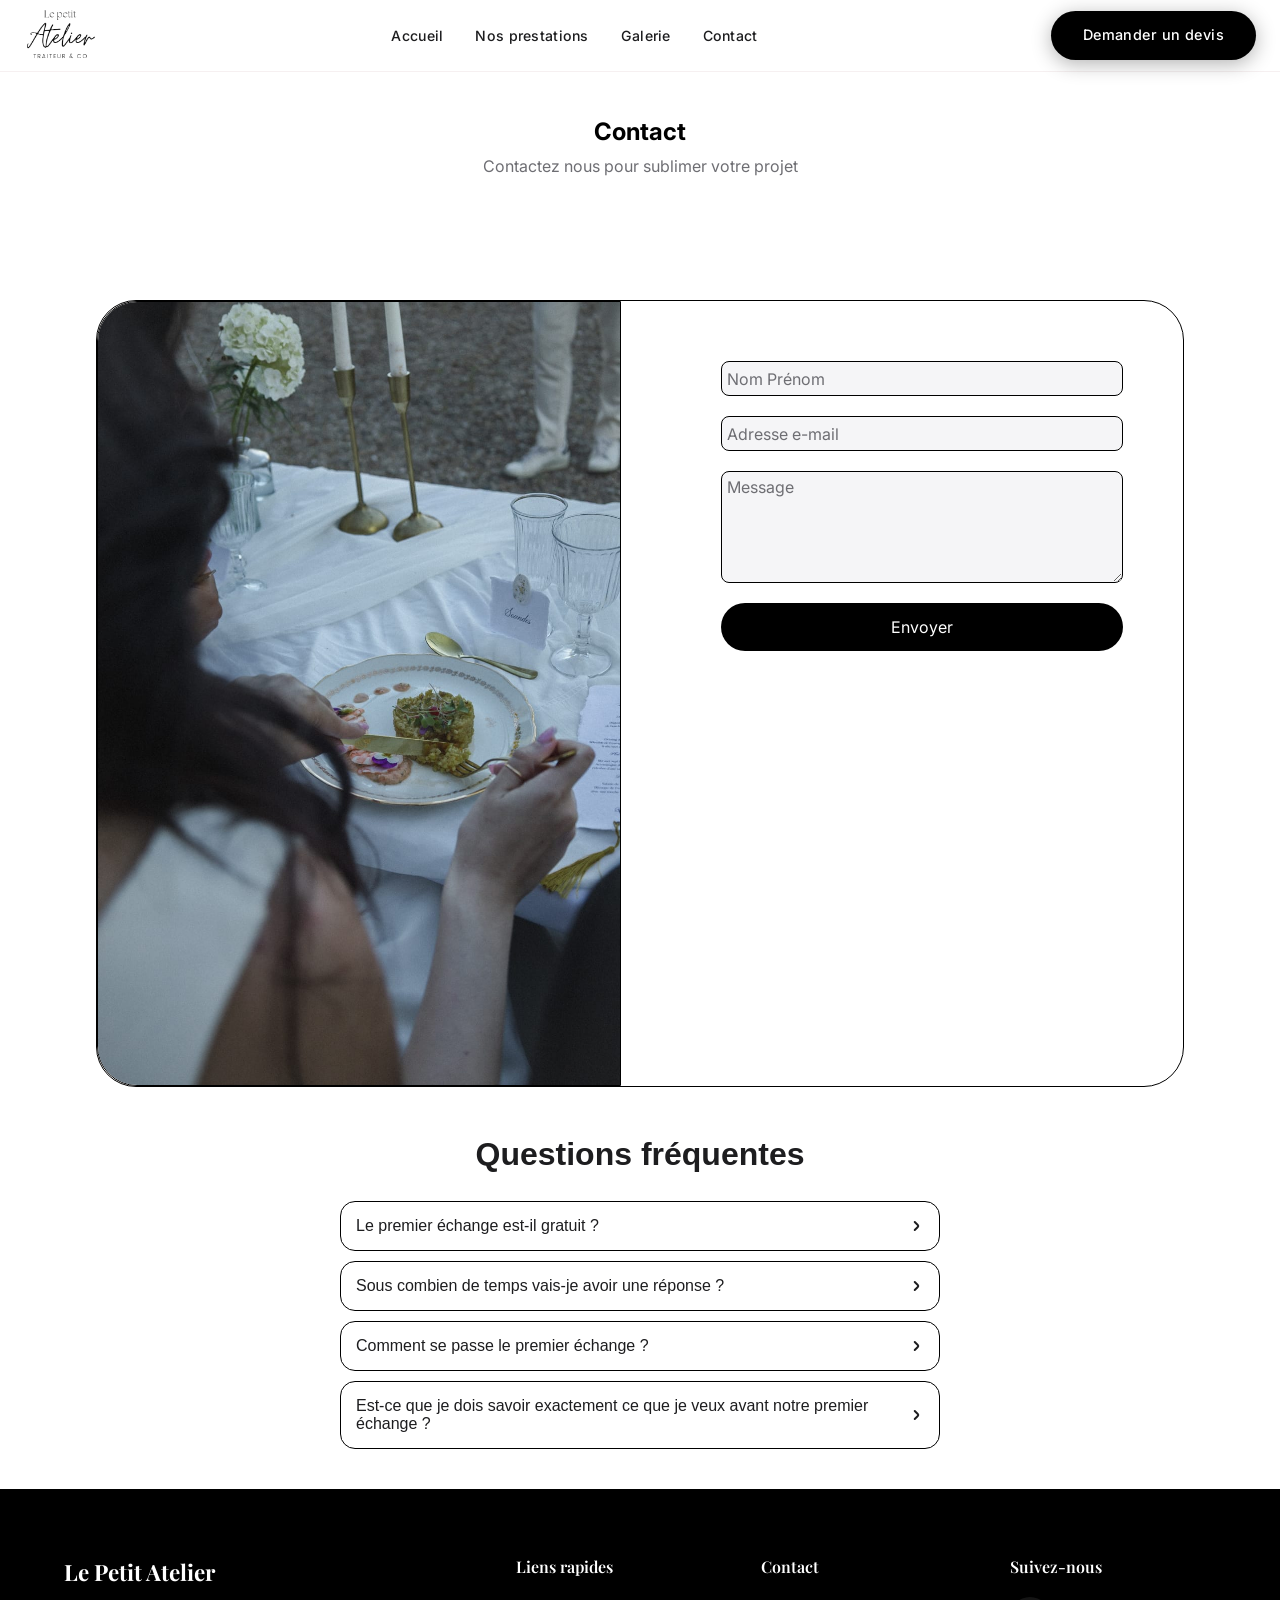
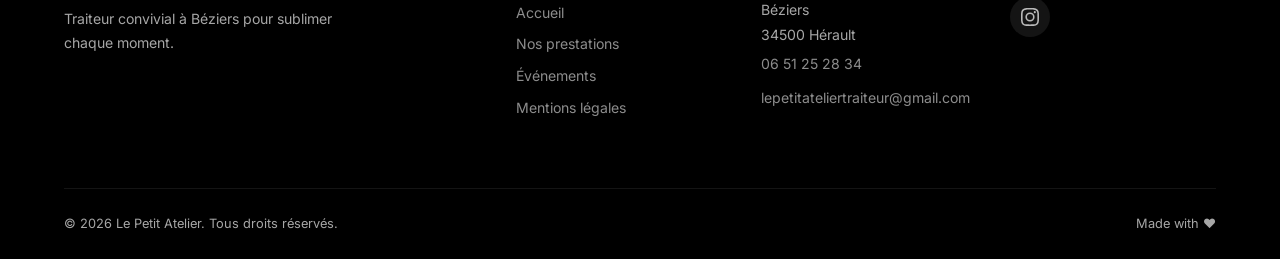
==== commit 3f7edf8e: "Update contact.html" ====
--- a/contact.html
+++ b/contact.html
@@ -184,26 +184,13 @@
           <h4 data-i18n="footer_h_social">Suivez-nous</h4>
           <div class="footer__socials">
             <!-- Instagram -->
-            <a href="#" class="footer__social" aria-label="Instagram">
+            <a href="https://www.instagram.com/lepetitateliertraiteur/" class="footer__social" aria-label="Instagram">
               <svg viewBox="0 0 24 24">
                 <path
                   d="M12 2.163c3.204 0 3.584.012 4.85.07 3.252.148 4.771 1.691 4.919 4.919.058 1.265.069 1.645.069 4.849 0 3.205-.012 3.584-.069 4.849-.149 3.225-1.664 4.771-4.919 4.919-1.266.058-1.644.07-4.85.07-3.204 0-3.584-.012-4.849-.07-3.26-.149-4.771-1.699-4.919-4.92-.058-1.265-.07-1.644-.07-4.849 0-3.204.013-3.583.07-4.849.149-3.227 1.664-4.771 4.919-4.919 1.266-.057 1.645-.069 4.849-.069zM12 0C8.741 0 8.333.014 7.053.072 2.695.272.273 2.69.073 7.052.014 8.333 0 8.741 0 12c0 3.259.014 3.668.072 4.948.2 4.358 2.618 6.78 6.98 6.98C8.333 23.986 8.741 24 12 24c3.259 0 3.668-.014 4.948-.072 4.354-.2 6.782-2.618 6.979-6.98.059-1.28.073-1.689.073-4.948 0-3.259-.014-3.667-.072-4.947-.196-4.354-2.617-6.78-6.979-6.98C15.668.014 15.259 0 12 0zm0 5.838a6.162 6.162 0 100 12.324 6.162 6.162 0 000-12.324zM12 16a4 4 0 110-8 4 4 0 010 8zm6.406-11.845a1.44 1.44 0 100 2.881 1.44 1.44 0 000-2.881z" />
               </svg>
             </a>
-            <!-- Facebook -->
-            <a href="#" class="footer__social" aria-label="Facebook">
-              <svg viewBox="0 0 24 24">
-                <path
-                  d="M24 12.073c0-6.627-5.373-12-12-12s-12 5.373-12 12c0 5.99 4.388 10.954 10.125 11.854v-8.385H7.078v-3.47h3.047V9.43c0-3.007 1.792-4.669 4.533-4.669 1.312 0 2.686.235 2.686.235v2.953H15.83c-1.491 0-1.956.925-1.956 1.874v2.25h3.328l-.532 3.47h-2.796v8.385C19.612 23.027 24 18.062 24 12.073z" />
-              </svg>
-            </a>
-            <!-- LinkedIn -->
-            <a href="#" class="footer__social" aria-label="LinkedIn">
-              <svg viewBox="0 0 24 24">
-                <path
-                  d="M20.447 20.452h-3.554v-5.569c0-1.328-.027-3.037-1.852-3.037-1.853 0-2.136 1.445-2.136 2.939v5.667H9.351V9h3.414v1.561h.046c.477-.9 1.637-1.85 3.37-1.85 3.601 0 4.267 2.37 4.267 5.455v6.286zM5.337 7.433a2.062 2.062 0 01-2.063-2.065 2.064 2.064 0 112.063 2.065zm1.782 13.019H3.555V9h3.564v11.452zM22.225 0H1.771C.792 0 0 .774 0 1.729v20.542C0 23.227.792 24 1.771 24h20.451C23.2 24 24 23.227 24 22.271V1.729C24 .774 23.2 0 22.222 0h.003z" />
-              </svg>
-            </a>
+
           </div>
         </div>
 
@@ -221,4 +208,4 @@
 
     <script src="script.js"></script>
 </body>
-</html>+</html>
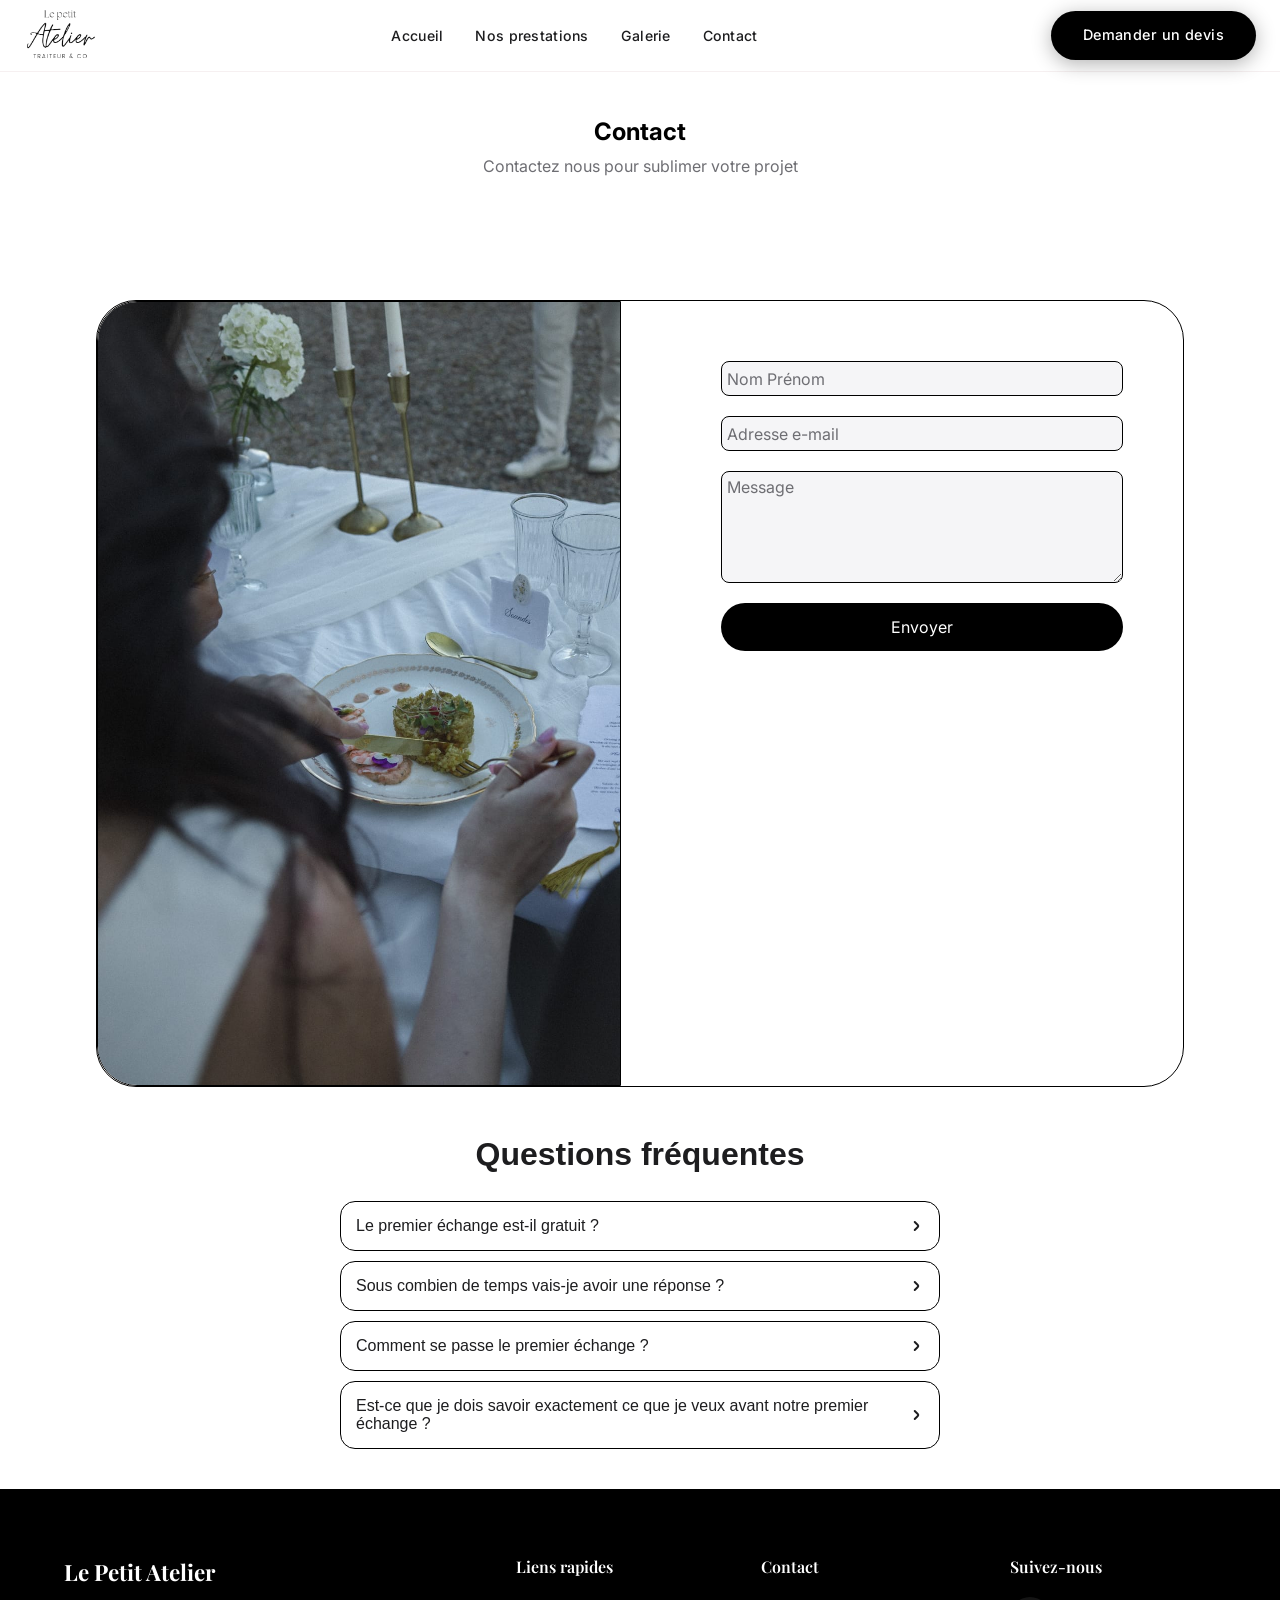
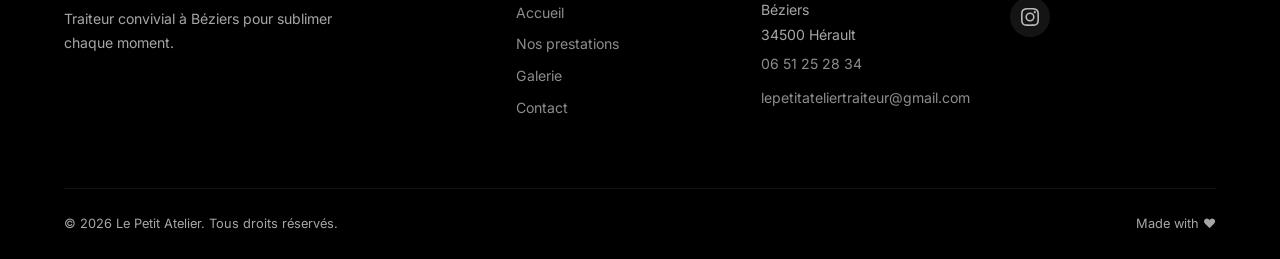
==== commit 161b0521: "Add files via upload" ====
--- a/contact.html
+++ b/contact.html
@@ -28,7 +28,7 @@
     <div class="navbar__inner">
 
       <!-- Logo -->
-       <a href="#" class="navbar__logo">
+       <a href="index.html" class="navbar__logo">
         <img src="assets/images/logo.png" alt="Le petit atelier" class="logo">        
        </a>
         
@@ -165,10 +165,10 @@
         <!-- Links -->
         <div class="footer__col">
           <h4 data-i18n="footer_h_links">Liens rapides</h4>
-          <a href="#" data-i18n="footer_link1">Accueil</a>
-          <a href="#" data-i18n="footer_link2">Nos prestations</a>
-          <a href="#" data-i18n="footer_link3">Événements</a>
-          <a href="#" data-i18n="footer_link4">Mentions légales</a>
+          <a href="index.html" data-i18n="footer_link1">Accueil</a>
+          <a href="prestations.html" data-i18n="footer_link2">Nos prestations</a>
+          <a href="galerie.html" data-i18n="footer_link3">Galerie</a>
+          <a href="contact.html" data-i18n="footer_link4">Contact</a>
         </div>
 
         <!-- Contact -->
@@ -208,4 +208,4 @@
 
     <script src="script.js"></script>
 </body>
-</html>
+</html>
--- a/styles.css
+++ b/styles.css
@@ -1271,7 +1271,7 @@
 }
 
 .footer__col a:hover {
-    color: var(--accent);
+    color: var(--white);
     padding-left: 4px;
 }
 
